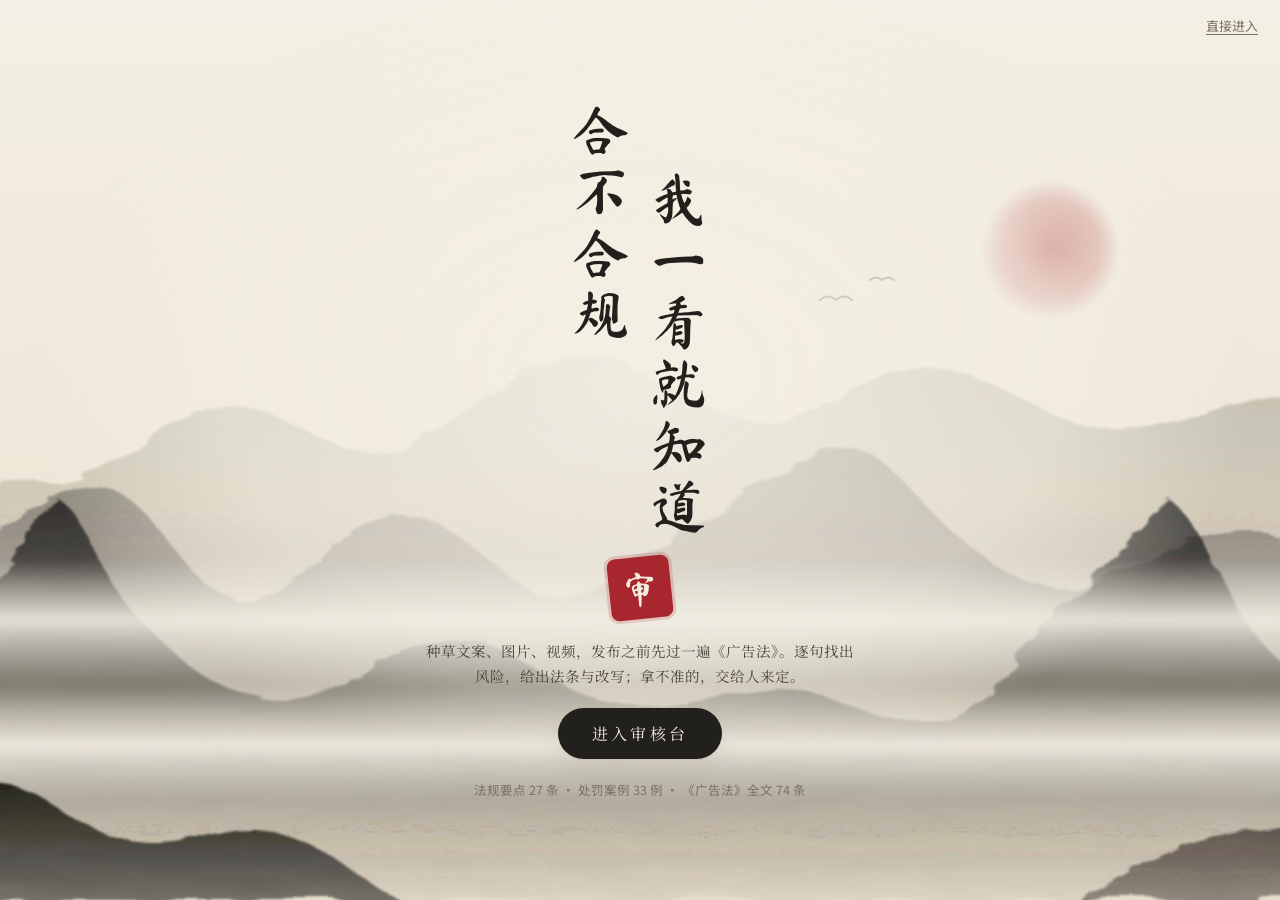
==== public/index.html @ a7addd3f "Ad compliance review site: text, image and video review with human review queue Ink-wash styled site" ====
<!doctype html>
<html lang="zh-CN">
<head>
<meta charset="utf-8">
<meta name="viewport" content="width=device-width,initial-scale=1,viewport-fit=cover">
<title>合不合规我一看就知道</title>
<meta name="description" content="种草素材广告法合规审核：文案、图片、视频一键审核，存疑内容转人工复核，附广告法法务问答。">
<meta name="theme-color" content="#F2ECDF">
<link rel="icon" href="data:image/svg+xml,%3Csvg xmlns='http://www.w3.org/2000/svg' viewBox='0 0 32 32'%3E%3Crect x='2' y='2' width='28' height='28' rx='6' fill='%23A8262D'/%3E%3Ctext x='16' y='23' font-size='18' text-anchor='middle' fill='%23F2ECDF' font-family='serif' font-weight='900'%3E%E5%AE%A1%3C/text%3E%3C/svg%3E">
<link rel="preconnect" href="https://fonts.googleapis.com">
<link rel="stylesheet" href="https://fonts.googleapis.com/css2?family=Ma+Shan+Zheng&family=Noto+Serif+SC:wght@500;700;900&family=Noto+Sans+SC:wght@400;500;700&family=JetBrains+Mono:wght@400;600&display=swap">
<link rel="stylesheet" href="app.css">
</head>
<body>

<section class="gate" id="gate" aria-label="进入">
  <svg class="scape" viewBox="0 0 1600 900" preserveAspectRatio="xMidYMax slice" aria-hidden="true">
  <defs>
    <linearGradient id="sky" x1="0" y1="0" x2="0" y2="1"><stop offset="0" stop-color="#F4EFE4"/><stop offset=".55" stop-color="#EEE7D8"/><stop offset="1" stop-color="#E6DDCB"/></linearGradient>
    <linearGradient id="far" x1="0" y1="0" x2="0" y2="1"><stop offset="0" stop-color="#22201C" stop-opacity=".22"/><stop offset=".55" stop-color="#22201C" stop-opacity=".08"/><stop offset="1" stop-color="#22201C" stop-opacity="0"/></linearGradient>
    <linearGradient id="mid" x1="0" y1="0" x2="0" y2="1"><stop offset="0" stop-color="#22201C" stop-opacity=".42"/><stop offset=".5" stop-color="#22201C" stop-opacity=".16"/><stop offset="1" stop-color="#22201C" stop-opacity="0"/></linearGradient>
    <linearGradient id="near" x1="0" y1="0" x2="0" y2="1"><stop offset="0" stop-color="#1A1815" stop-opacity=".78"/><stop offset=".45" stop-color="#22201C" stop-opacity=".38"/><stop offset="1" stop-color="#22201C" stop-opacity=".04"/></linearGradient>
    <linearGradient id="fore" x1="0" y1="0" x2="0" y2="1"><stop offset="0" stop-color="#151310" stop-opacity=".9"/><stop offset="1" stop-color="#22201C" stop-opacity=".55"/></linearGradient>
    <linearGradient id="mist" x1="0" y1="0" x2="0" y2="1"><stop offset="0" stop-color="#F4EFE4" stop-opacity="0"/><stop offset=".5" stop-color="#F4EFE4" stop-opacity=".9"/><stop offset="1" stop-color="#F4EFE4" stop-opacity="0"/></linearGradient>
    <radialGradient id="sun" cx=".5" cy=".5" r=".5"><stop offset="0" stop-color="#A8262D" stop-opacity=".55"/><stop offset=".7" stop-color="#A8262D" stop-opacity=".28"/><stop offset="1" stop-color="#A8262D" stop-opacity="0"/></radialGradient>
    <filter id="brush" x="-5%" y="-5%" width="110%" height="110%"><feTurbulence type="fractalNoise" baseFrequency=".012 .05" numOctaves="3" seed="7" result="n"/><feDisplacementMap in="SourceGraphic" in2="n" scale="16"/><feGaussianBlur stdDeviation=".8"/></filter>
    <filter id="bleed"><feGaussianBlur stdDeviation="3"/></filter>
  </defs>
  <rect width="1600" height="900" fill="url(#sky)"/>
  <circle cx="1210" cy="250" r="70" fill="url(#sun)"/>
  <g filter="url(#brush)">
    <path fill="url(#far)" d="M0 560 C80 520 140 470 210 480 C270 488 300 430 360 410 C420 390 460 440 520 450 C590 462 640 380 720 360 C790 342 830 400 900 420 C960 438 1010 380 1080 370 C1150 360 1190 420 1260 430 C1330 440 1380 390 1450 400 C1520 410 1570 450 1600 470 L1600 900 L0 900Z"/>
    <path fill="url(#mid)" d="M0 650 C60 610 120 560 180 520 C220 494 250 470 290 500 C330 530 350 590 400 600 C450 610 480 540 540 520 C600 500 640 560 690 590 C740 620 790 560 850 530 C890 510 930 470 980 450 C1030 432 1060 480 1100 520 C1150 568 1200 600 1260 580 C1320 560 1350 520 1410 530 C1470 540 1530 600 1600 620 L1600 900 L0 900Z"/>
    <path fill="url(#near)" d="M-20 760 C40 720 90 650 140 600 C170 570 190 520 220 500 C250 520 260 580 300 620 C340 660 380 700 440 700 C500 700 540 650 600 640 C660 630 700 680 760 700 C820 720 880 690 940 690 C1000 690 1040 730 1100 720 C1160 710 1180 640 1230 600 C1270 568 1300 520 1330 500 C1360 520 1380 590 1420 640 C1460 690 1520 710 1620 720 L1620 900 L-20 900Z"/>
  </g>
  <rect class="mist m1" x="-400" y="560" width="2400" height="120" fill="url(#mist)" filter="url(#bleed)"/>
  <rect class="mist m2" x="-400" y="690" width="2400" height="110" fill="url(#mist)" filter="url(#bleed)"/>
  <g filter="url(#brush)"><path fill="url(#fore)" d="M-20 900 L-20 820 C40 800 90 770 150 780 C210 790 230 830 290 840 C350 850 380 820 430 830 C480 840 520 880 560 900Z"/><path fill="url(#fore)" opacity=".75" d="M1240 900 C1300 860 1350 840 1420 830 C1480 822 1540 800 1620 790 L1620 900Z"/></g>
  <g class="birds" stroke="#22201C" stroke-width="2" fill="none" stroke-linecap="round" opacity=".55"><path d="M980 300 q8 -7 16 0 q8 -7 16 0"/><path d="M1030 280 q6 -5 12 0 q6 -5 12 0"/></g>
</svg>
  <button class="skip" id="skip">直接进入</button>
  <div class="center">
    <h1 class="title" aria-label="合不合规，我一看就知道"><span class="col">合不合规</span><span class="col">我一看就知道</span></h1>
    <span class="bigseal" aria-hidden="true">审</span>
    <p class="sub">种草文案、图片、视频，发布之前先过一遍《广告法》。逐句找出风险，给出法条与改写；拿不准的，交给人来定。</p>
    <button class="enter" id="enter">进入审核台</button>
    <p class="hint">法规要点 27 条 · 处罚案例 33 例 · 《广告法》全文 74 条</p>
  </div>
</section>
<div class="wash" id="wash" aria-hidden="true"></div>

<div class="app" id="app">
  <div class="backdrop" aria-hidden="true"><svg class="scape" viewBox="0 0 1600 900" preserveAspectRatio="xMidYMax slice" aria-hidden="true">
  <defs>
    <linearGradient id="bsky" x1="0" y1="0" x2="0" y2="1"><stop offset="0" stop-color="#F4EFE4"/><stop offset=".55" stop-color="#EEE7D8"/><stop offset="1" stop-color="#E6DDCB"/></linearGradient>
    <linearGradient id="bfar" x1="0" y1="0" x2="0" y2="1"><stop offset="0" stop-color="#22201C" stop-opacity=".22"/><stop offset=".55" stop-color="#22201C" stop-opacity=".08"/><stop offset="1" stop-color="#22201C" stop-opacity="0"/></linearGradient>
    <linearGradient id="bmid" x1="0" y1="0" x2="0" y2="1"><stop offset="0" stop-color="#22201C" stop-opacity=".42"/><stop offset=".5" stop-color="#22201C" stop-opacity=".16"/><stop offset="1" stop-color="#22201C" stop-opacity="0"/></linearGradient>
    <linearGradient id="bnear" x1="0" y1="0" x2="0" y2="1"><stop offset="0" stop-color="#1A1815" stop-opacity=".78"/><stop offset=".45" stop-color="#22201C" stop-opacity=".38"/><stop offset="1" stop-color="#22201C" stop-opacity=".04"/></linearGradient>
    <linearGradient id="bfore" x1="0" y1="0" x2="0" y2="1"><stop offset="0" stop-color="#151310" stop-opacity=".9"/><stop offset="1" stop-color="#22201C" stop-opacity=".55"/></linearGradient>
    <linearGradient id="bmist" x1="0" y1="0" x2="0" y2="1"><stop offset="0" stop-color="#F4EFE4" stop-opacity="0"/><stop offset=".5" stop-color="#F4EFE4" stop-opacity=".9"/><stop offset="1" stop-color="#F4EFE4" stop-opacity="0"/></linearGradient>
    <radialGradient id="bsun" cx=".5" cy=".5" r=".5"><stop offset="0" stop-color="#A8262D" stop-opacity=".55"/><stop offset=".7" stop-color="#A8262D" stop-opacity=".28"/><stop offset="1" stop-color="#A8262D" stop-opacity="0"/></radialGradient>
    <filter id="bbrush" x="-5%" y="-5%" width="110%" height="110%"><feTurbulence type="fractalNoise" baseFrequency=".012 .05" numOctaves="3" seed="7" result="n"/><feDisplacementMap in="SourceGraphic" in2="n" scale="16"/><feGaussianBlur stdDeviation=".8"/></filter>
    <filter id="bbleed"><feGaussianBlur stdDeviation="3"/></filter>
  </defs>
  <rect width="1600" height="900" fill="url(#bsky)"/>
  <circle cx="1210" cy="250" r="70" fill="url(#bsun)"/>
  <g filter="url(#bbrush)">
    <path fill="url(#bfar)" d="M0 560 C80 520 140 470 210 480 C270 488 300 430 360 410 C420 390 460 440 520 450 C590 462 640 380 720 360 C790 342 830 400 900 420 C960 438 1010 380 1080 370 C1150 360 1190 420 1260 430 C1330 440 1380 390 1450 400 C1520 410 1570 450 1600 470 L1600 900 L0 900Z"/>
    <path fill="url(#bmid)" d="M0 650 C60 610 120 560 180 520 C220 494 250 470 290 500 C330 530 350 590 400 600 C450 610 480 540 540 520 C600 500 640 560 690 590 C740 620 790 560 850 530 C890 510 930 470 980 450 C1030 432 1060 480 1100 520 C1150 568 1200 600 1260 580 C1320 560 1350 520 1410 530 C1470 540 1530 600 1600 620 L1600 900 L0 900Z"/>
    <path fill="url(#bnear)" d="M-20 760 C40 720 90 650 140 600 C170 570 190 520 220 500 C250 520 260 580 300 620 C340 660 380 700 440 700 C500 700 540 650 600 640 C660 630 700 680 760 700 C820 720 880 690 940 690 C1000 690 1040 730 1100 720 C1160 710 1180 640 1230 600 C1270 568 1300 520 1330 500 C1360 520 1380 590 1420 640 C1460 690 1520 710 1620 720 L1620 900 L-20 900Z"/>
  </g>
  <rect class="mist m1" x="-400" y="560" width="2400" height="120" fill="url(#bmist)" filter="url(#bbleed)"/>
  <rect class="mist m2" x="-400" y="690" width="2400" height="110" fill="url(#bmist)" filter="url(#bbleed)"/>
  <g filter="url(#bbrush)"><path fill="url(#bfore)" d="M-20 900 L-20 820 C40 800 90 770 150 780 C210 790 230 830 290 840 C350 850 380 820 430 830 C480 840 520 880 560 900Z"/><path fill="url(#bfore)" opacity=".75" d="M1240 900 C1300 860 1350 840 1420 830 C1480 822 1540 800 1620 790 L1620 900Z"/></g>
  <g class="birds" stroke="#22201C" stroke-width="2" fill="none" stroke-linecap="round" opacity=".55"><path d="M980 300 q8 -7 16 0 q8 -7 16 0"/><path d="M1030 280 q6 -5 12 0 q6 -5 12 0"/></g>
</svg></div>
  <header class="top"><div class="wrap">
    <a class="logo" href="./"><span class="seal" aria-hidden="true">审</span><b>合不合规我一看就知道</b></a>
    <nav class="tabs" role="tablist" aria-label="工作区" id="tabs">
      <button class="tab" role="tab" data-view="review" aria-selected="true">提交审核</button>
      <button class="tab" role="tab" data-view="queue" aria-selected="false">人工复核<span class="n" id="n-queue"></span></button>
      <button class="tab" role="tab" data-view="records" aria-selected="false">审核记录</button>
      <button class="tab" role="tab" data-view="qa" aria-selected="false">法务问答</button>
      <span class="stroke" id="stroke" aria-hidden="true"></span>
    </nav>
    <div class="links"><a href="about.html">项目说明</a><a class="hide-sm" href="https://github.com/shishujie-stone/ad-compliance-review" target="_blank" rel="noopener">GitHub</a></div>
  </div></header>

  <main class="wrap">
    <p class="notice warn" id="global-note" hidden></p>

    <section class="view show" id="v-review" aria-label="提交审核">
      <div class="split">
        <div class="card pad">
          <div class="head"><h2>呈上一条种草素材</h2><span class="quota" id="quota"></span></div>
          <form id="f-review">
            <span class="lab" id="lbl-mode">素材类型</span>
            <div class="seg" role="group" aria-labelledby="lbl-mode" id="f-mode"><button type="button" data-v="text" aria-pressed="true">文案</button><button type="button" data-v="image" aria-pressed="false">图片</button><button type="button" data-v="video" aria-pressed="false">视频</button></div>
            <span class="lab" id="lbl-ind">行业</span>
            <div class="seg" role="group" aria-labelledby="lbl-ind" id="f-ind"><button type="button" data-v="美妆" aria-pressed="true">美妆</button><button type="button" data-v="食品" aria-pressed="false">食品</button><button type="button" data-v="汽车" aria-pressed="false">汽车</button></div>
            <div class="field" id="fld-img" hidden><label class="lab" for="f-img">图片</label>
              <label class="drop" id="drop-img" for="f-img"><img id="f-prev" alt="已选择的图片" hidden><span id="f-imgtxt" class="muted">点击选择或拖入一张图片（JPG / PNG / WebP），AI 会读取图中文字和画面里的宣称元素</span></label>
              <input type="file" id="f-img" accept="image/jpeg,image/png,image/webp" hidden></div>
            <div class="field" id="fld-video" hidden><label class="lab" for="f-video">视频</label>
              <label class="drop" id="drop-video" for="f-video"><span id="f-vidtxt" class="muted">点击选择或拖入一段视频（MP4 / MOV / WebM）。页面会在你的浏览器里截取 6 个关键画面，视频本身不会上传</span></label>
              <input type="file" id="f-video" accept="video/mp4,video/quicktime,video/webm" hidden>
              <div class="frames" id="f-frames"></div>
              <label class="lab" for="f-transcript" style="margin-top:6px">口播 / 字幕文字（建议填写）</label>
              <textarea id="f-transcript" rows="3" maxlength="3000" placeholder="视频里说了什么、字幕写了什么。AI 只能看到截取的画面，听不到声音"></textarea></div>
            <div class="field"><label class="lab" for="f-text" id="lbl-text">种草文案</label>
              <textarea id="f-text" rows="6" maxlength="2000" placeholder="粘贴要发布的标题和正文，例如：这款精华真的绝了！全网最好用，7天祛痘印……"></textarea>
              <div class="counter"><span id="f-count">0</span> / 2000 字</div></div>
            <div class="acts"><button type="submit" class="btn primary" id="f-submit">开始审核</button><button type="button" class="btn" id="f-sample">填入示例</button><button type="button" class="btn ghost" id="f-clear">清空</button></div>
            <p class="notice" id="ai-note" style="margin-top:14px">由通义千问依《广告法》审读：法规要点 27 条、合规判定补充规则 8 段、处罚案例 33 例。结果为风险提示，不构成法律意见。</p>
          </form>
        </div>
        <div>
          <div class="card pad" id="r-panel"><div class="empty"><span class="mark">审</span>呈上素材后，审核结论会落在这里：是否违规、违规片段、法条依据、修改建议和相似处罚案例。<br>AI 拿不准的，会自动转给人工复核。<br><br><button class="btn" data-go="queue">先看看示例素材的审核结果</button></div></div>
          <div class="head" style="margin-top:22px"><h3>我最近呈上的</h3><button class="btn ghost" data-go="records">全部记录</button></div>
          <div class="recent" id="recent"></div>
        </div>
      </div>
    </section>

    <section class="view" id="v-queue" aria-label="人工复核">
      <div class="head"><h2>人工复核</h2><p>AI 拿不准或容易出错的素材会自动来到这里，由你做最终决定：<b>通过</b>即可以发布，<b>不通过</b>即需要修改。</p></div>
      <div class="filters">
        <select id="q-ind" aria-label="行业"><option value="">全部行业</option><option>美妆</option><option>食品</option><option>汽车</option></select>
        <select id="q-src" aria-label="来源"><option value="">全部来源</option><option value="mine">我呈上的</option><option value="sample">示例素材</option></select>
        <input type="search" id="q-q" placeholder="搜索文案或违规片段" aria-label="搜索待复核素材">
      </div>
      <div class="md">
        <div class="qlist" id="q-list" role="list"></div>
        <div class="card pad" id="q-detail"><div class="empty"><span class="mark">核</span>从左侧选择一条待复核的素材。</div></div>
      </div>
    </section>

    <section class="view" id="v-records" aria-label="审核记录">
      <div class="head"><h2>审核记录</h2><div class="acts"><button class="btn" id="rec-export">导出 CSV</button><button class="btn ghost" id="rec-reset">清除我的记录</button></div></div>
      <div class="stats">
        <div class="card stat"><b id="s-all">–</b><span>审核素材</span></div>
        <div class="card stat dai"><b id="s-wait">–</b><span>待人工复核</span></div>
        <div class="card stat"><b id="s-done">–</b><span>已人工复核</span></div>
        <div class="card stat bad"><b id="s-over">–</b><span>人工推翻 AI 结论</span></div>
      </div>
      <div class="filters">
        <select id="r-st" aria-label="状态"><option value="">全部状态</option><option value="wait">待人工复核</option><option value="done">已人工复核</option><option value="auto">AI 自动处理</option></select>
        <select id="r-ai" aria-label="AI 结论"><option value="">全部 AI 结论</option><option value="1">AI 判违规</option><option value="0">AI 判合规</option></select>
        <select id="r-src" aria-label="来源"><option value="">全部来源</option><option value="mine">我呈上的</option><option value="sample">示例素材</option></select>
        <input type="search" id="r-q" placeholder="搜索文案、违规片段、复核意见" aria-label="搜索审核记录">
        <span class="muted" id="r-count" style="font-size:13px"></span>
      </div>
      <div class="tbl"><table><thead><tr><th>时间 / 来源</th><th>行业</th><th>素材</th><th>AI 结论</th><th>状态</th><th>人工结论</th></tr></thead><tbody id="r-body"></tbody></table></div>
    </section>

    <section class="view" id="v-qa" aria-label="法务问答">
      <div class="card chat">
        <div class="msgs" id="qa-msgs" aria-live="polite">
          <div class="msg ai"><p>你好，我是广宣法务助手。可以问我某个词能不能用、违法要罚多少、有没有类似的处罚案例。回答依据《广告法》全文、法规要点、合规判定补充规则和处罚案例库；引用的案例都可以点开看官方来源。</p></div>
        </div>
        <div class="composer">
          <div class="suggest" id="qa-suggest"><button type="button">普通化妆品可以宣传美白吗？</button><button type="button">违反广告法第9条用了极限词，最高罚多少？</button><button type="button">种草笔记带购物链接需要标"广告"吗？</button><button type="button">有没有普通食品宣称抗癌被罚的案例？</button></div>
          <form class="row" id="qa-form"><textarea id="qa-in" rows="1" placeholder="输入问题，回车发送，Shift + 回车换行" aria-label="输入法务问题"></textarea><button class="btn primary" type="submit" id="qa-send">发送</button></form>
          <p class="muted" style="font-size:12px">以上为 AI 风险提示，不构成法律意见。</p>
        </div>
      </div>
    </section>
  </main>
  <footer class="wrap">审核与问答结果为 AI 风险提示，不构成法律意见；最终是否可以发布以人工复核为准。你呈上的素材和审核记录只保存在你自己的浏览器里。</footer>
</div>

<div class="scrim" id="scrim"></div>
<aside class="drawer" id="drawer" aria-label="依据详情" aria-hidden="true"><div class="dh"><h3 id="d-title"></h3><button class="x" id="d-close" aria-label="关闭">×</button></div><div class="db" id="d-body"></div></aside>
<script src="app.js"></script>
</body>
</html>
---- public/app.css ----
/* 合不合规我一看就知道 —— 纸墨配色 + 卡片式布局
   宣纸底、墨色文字；朱砂只用于"违规"和印章，黛青表示"转人工"，青绿表示"合规"与修改建议。
   标题用毛笔字，小标题用宋体，正文用黑体。 */
:root{
  --paper:#F2ECDF; --card:#FAF6EC; --card2:#F5EFE2; --well:#FDFBF6; --ink:#22201C; --ink2:#4A443B; --mute:#7A7064; --line:#DCD0BA;
  --cinnabar:#A8262D; --cinnabar-soft:#F3DEDA; --dai:#3E5C6B; --dai-soft:#E2E8E6; --jade:#4F7A5A; --jade-soft:#E3ECE2; --amber:#9A6A12; --amber-soft:#F4EAD4;
  --brush:"Ma Shan Zheng","STKaiti","KaiTi",serif; --serif:"Noto Serif SC","Songti SC","STSong",serif;
  --sans:"Noto Sans SC","PingFang SC","Microsoft YaHei",system-ui,sans-serif; --mono:"JetBrains Mono","SF Mono",Menlo,monospace;
  --r:14px; --shadow:0 1px 2px rgba(60,45,20,.06),0 8px 24px rgba(60,45,20,.07);
}
*{box-sizing:border-box}
[hidden]{display:none!important}
html{-webkit-text-size-adjust:100%}
body{margin:0;background:var(--paper);color:var(--ink);font:14.5px/1.7 var(--sans);overflow-x:hidden;min-height:100vh}
body::after{content:"";position:fixed;inset:0;pointer-events:none;z-index:0;opacity:.5;
  background-image:url("data:image/svg+xml,%3Csvg xmlns='http://www.w3.org/2000/svg' width='220' height='220'%3E%3Cfilter id='n'%3E%3CfeTurbulence type='fractalNoise' baseFrequency='.85' numOctaves='2' stitchTiles='stitch'/%3E%3CfeColorMatrix values='0 0 0 0 .45  0 0 0 0 .38  0 0 0 0 .28  0 0 0 .09 0'/%3E%3C/filter%3E%3Crect width='100%25' height='100%25' filter='url(%23n)'/%3E%3C/svg%3E")}
button,select,input,textarea{font:inherit;color:inherit}
button{cursor:pointer}
:focus-visible{outline:2px solid var(--dai);outline-offset:2px;border-radius:6px}
.mono{font-family:var(--mono);font-variant-numeric:tabular-nums}
.muted{color:var(--mute)}
h1,h2,h3{margin:0;line-height:1.3;text-wrap:balance}
h2{font-family:var(--serif);font-weight:700;font-size:19px}
h3{font-family:var(--serif);font-weight:700;font-size:15px}
p{margin:0}
.wrap{max-width:1200px;margin:0 auto;padding-left:max(16px,env(safe-area-inset-left,0px));padding-right:max(16px,env(safe-area-inset-right,0px))}

/* ---------- 山水 ---------- */
.scape{position:absolute;inset:0;width:100%;height:100%;display:block}
.scape .mist{animation:mist 26s ease-in-out infinite alternate}
.scape .m2{animation-duration:34s;animation-direction:alternate-reverse}
.scape .birds{animation:birds 18s linear infinite}
@keyframes mist{to{transform:translateX(220px)}}
@keyframes birds{to{transform:translate(-260px,-40px)}}
.backdrop{position:fixed;inset:0;z-index:0;pointer-events:none;opacity:.5;-webkit-mask-image:linear-gradient(to bottom,transparent 25%,#000 85%);mask-image:linear-gradient(to bottom,transparent 25%,#000 85%)}
.backdrop .birds{display:none}

/* ---------- 进入界面 ---------- */
.gate{position:fixed;inset:0;z-index:30;display:grid;place-items:center;background:var(--paper);overflow:hidden}
.gate::before{content:"";position:absolute;inset:0;z-index:1;pointer-events:none;background:radial-gradient(ellipse 60% 55% at 50% 42%,rgba(244,239,228,.92),rgba(244,239,228,.55) 55%,rgba(244,239,228,0) 80%)}
.gate .center{position:relative;z-index:2;display:grid;justify-items:center;gap:clamp(10px,2.2vh,20px);text-align:center;padding:24px}
.title{display:flex;gap:18px;align-items:flex-start;margin:0;font-weight:400}
.title .col{writing-mode:vertical-rl;font-family:var(--brush);font-size:clamp(34px,min(7vw,6.4vh),66px);line-height:1.05;letter-spacing:.06em;opacity:0;transform:translateY(-12px);animation:fall .9s ease-out forwards}
.title .col:nth-child(2){animation-delay:.35s;margin-top:1.2em}
@keyframes fall{to{opacity:1;transform:none}}
.bigseal{width:62px;height:62px;border-radius:8px;background:var(--cinnabar);color:var(--paper);font-family:var(--brush);font-size:38px;display:grid;place-items:center;transform:rotate(-6deg) scale(1.6);opacity:0;animation:stamp .5s cubic-bezier(.2,1.6,.4,1) 1.1s forwards;box-shadow:0 0 0 3px rgba(168,38,45,.18)}
@keyframes stamp{to{opacity:1;transform:rotate(-6deg) scale(1)}}
.gate .sub{color:var(--ink2);font-family:var(--serif);max-width:30em;opacity:0;animation:fall .8s ease-out 1.4s forwards}
.enter{opacity:0;animation:fall .8s ease-out 1.7s forwards;border:0;background:var(--ink);color:var(--paper);padding:12px 34px;border-radius:999px;font-size:16px;font-family:var(--serif);letter-spacing:.2em;box-shadow:var(--shadow)}
.enter:hover{background:#000}
.gate .hint{font-size:12.5px;color:var(--mute);opacity:0;animation:fall .8s ease-out 2s forwards}
.gate .skip{position:absolute;z-index:2;right:max(16px,env(safe-area-inset-right,0px));top:calc(14px + env(safe-area-inset-top,0px));border:0;background:none;color:var(--mute);font-size:13px;text-decoration:underline;text-underline-offset:3px}
.wash{position:fixed;inset:0;z-index:40;pointer-events:none;background:var(--ink);clip-path:circle(0 at var(--x,50%) var(--y,60%))}
.wash.go{animation:wash 1.1s cubic-bezier(.7,0,.3,1) forwards}
@keyframes wash{0%{clip-path:circle(0 at var(--x) var(--y))}48%{clip-path:circle(150% at var(--x) var(--y));opacity:1}100%{clip-path:circle(150% at var(--x) var(--y));opacity:0}}

/* ---------- 外框 ---------- */
.app{position:relative;z-index:1;min-height:100vh;opacity:0}
.app.on{opacity:1;transition:opacity .4s ease .3s}
.top{position:sticky;top:0;z-index:5;background:rgba(250,246,236,.88);-webkit-backdrop-filter:blur(8px);backdrop-filter:blur(8px);border-bottom:1px solid var(--line);padding-top:env(safe-area-inset-top,0px)}
.top .wrap{display:flex;align-items:center;gap:22px;min-height:58px}
.logo{display:flex;align-items:center;gap:10px;flex:none;text-decoration:none;color:inherit}
.seal{width:30px;height:30px;border-radius:6px;background:var(--cinnabar);color:var(--paper);font-family:var(--brush);font-size:19px;display:grid;place-items:center;transform:rotate(-5deg)}
.logo b{font-family:var(--brush);font-size:21px;font-weight:400;white-space:nowrap}
.tabs{display:flex;gap:4px;position:relative;overflow-x:auto;scrollbar-width:none;min-width:0}
.tabs::-webkit-scrollbar{display:none}
.tab{border:0;background:none;padding:17px 12px 15px;color:var(--mute);font-family:var(--serif);font-weight:500;white-space:nowrap}
.tab[aria-selected="true"]{color:var(--ink)}
.tab .n{display:inline-block;min-width:18px;margin-left:4px;padding:0 5px;border-radius:9px;background:var(--dai);color:var(--paper);font:500 11.5px/18px var(--sans);text-align:center}
.tab .n:empty{display:none}
.stroke{position:absolute;bottom:8px;height:6px;left:0;width:60px;transition:transform .45s cubic-bezier(.4,1.4,.5,1),width .45s;pointer-events:none;
  background:url("data:image/svg+xml,%3Csvg xmlns='http://www.w3.org/2000/svg' viewBox='0 0 100 8' preserveAspectRatio='none'%3E%3Cpath d='M2 5 Q30 1 60 4 T98 3' stroke='%23A8262D' stroke-width='3.2' fill='none' stroke-linecap='round'/%3E%3C/svg%3E") center/100% 100% no-repeat}
.top .links{margin-left:auto;display:flex;gap:16px;flex:none;align-items:center}
.top .links a{color:var(--mute);text-decoration:none;font-size:13.5px}
.top .links a:hover{color:var(--ink)}
@media (max-width:760px){.logo b,.top .links .hide-sm{display:none}.top .wrap{gap:10px}}
main{position:relative;padding-block:26px 60px}
.view{display:none}
.view.show{display:block;animation:rise .5s cubic-bezier(.2,.8,.2,1)}
@keyframes rise{from{opacity:0;transform:translateY(14px);filter:blur(2px)}to{opacity:1;transform:none;filter:none}}
footer{position:relative;color:var(--mute);font-size:12.5px;padding-block:0 32px}

/* ---------- 通用组件 ---------- */
.card{background:var(--card);border:1px solid var(--line);border-radius:var(--r);box-shadow:var(--shadow);min-width:0}
.pad{padding:20px 22px}
.head{display:flex;align-items:baseline;justify-content:space-between;gap:12px;flex-wrap:wrap;margin-bottom:14px}
.head p{color:var(--mute);font-size:13.5px;max-width:64ch}
.lab{font-size:13px;color:var(--mute);margin:0 0 6px;display:block}
.seg{display:flex;gap:6px;flex-wrap:wrap;margin-bottom:16px}
.seg button{border:1px solid var(--line);background:var(--card);border-radius:999px;padding:5px 15px}
.seg button[aria-pressed="true"]{background:var(--ink);color:var(--paper);border-color:var(--ink)}
textarea,select,input[type=search]{border:1px solid var(--line);background:var(--well);border-radius:10px;padding:8px 12px}
textarea{width:100%;resize:vertical;border-radius:12px;padding:12px 14px}
.btn{border:1px solid var(--line);background:var(--card);border-radius:10px;padding:8px 18px;font-weight:500}
.btn:disabled{opacity:.5;cursor:not-allowed}
.btn.primary{background:var(--ink);border-color:var(--ink);color:var(--paper)}
.btn.primary:hover:not(:disabled){background:#000}
.btn.ghost{border-color:transparent;background:transparent;color:var(--mute)}
.btn.route{border-color:var(--dai);color:var(--dai)}
.btn.pass{border-color:var(--jade);color:var(--jade)} .btn.fail{border-color:var(--cinnabar);color:var(--cinnabar)}
.btn.pass[aria-pressed="true"]{background:var(--jade);color:var(--paper)} .btn.fail[aria-pressed="true"]{background:var(--cinnabar);color:var(--paper)}
.acts{display:flex;gap:8px;flex-wrap:wrap;align-items:center}
.chip{display:inline-block;font-size:12px;padding:1px 10px;border-radius:999px;background:var(--card2);border:1px solid var(--line);color:var(--ink2);white-space:nowrap}
.chip.bad{background:var(--cinnabar-soft);border-color:transparent;color:var(--cinnabar)}
.chip.dai{background:var(--dai-soft);border-color:transparent;color:var(--dai);white-space:normal}
.chip.warn{background:var(--amber-soft);border-color:transparent;color:var(--amber)}
.notice{font-size:12.5px;color:var(--mute)}
.notice.warn{color:var(--amber);background:var(--amber-soft);border-radius:10px;padding:10px 14px}
.empty{color:var(--mute);text-align:center;padding:46px 16px;font-family:var(--serif)}
.empty .mark{font-family:var(--brush);font-size:46px;color:var(--line);display:block;line-height:1;margin-bottom:10px}
.mini{font-family:var(--brush);font-size:15px;color:var(--paper);background:var(--cinnabar);border-radius:4px;padding:0 6px;white-space:nowrap}
.mini.ok{background:var(--jade)}

/* ---------- 提交审核 ---------- */
.split{display:grid;grid-template-columns:minmax(0,5fr) minmax(0,7fr);gap:20px;align-items:start}
@media (max-width:900px){.split{grid-template-columns:1fr}}
.field{display:grid;gap:6px;margin-bottom:14px}
.drop{border:1.5px dashed var(--line);border-radius:12px;padding:14px;display:flex;gap:12px;align-items:center;cursor:pointer;background:var(--well)}
.drop.over{border-color:var(--dai);background:var(--dai-soft)}
.drop img{width:72px;height:72px;object-fit:cover;border-radius:8px;border:1px solid var(--line);flex:none}
.frames{display:flex;gap:6px;flex-wrap:wrap}
.frames img{width:66px;height:66px;object-fit:cover;border-radius:6px;border:1px solid var(--line)}
.counter{font-size:12px;color:var(--mute);text-align:right}
.quota{font-size:12.5px;color:var(--mute)}
.recent{display:grid;gap:8px}
.row-item{display:grid;grid-template-columns:auto minmax(0,1fr) auto;gap:10px;align-items:center;padding:10px 14px;border:1px solid var(--line);border-radius:12px;background:var(--card);text-align:left;width:100%}
.row-item:hover{border-color:var(--mute)}
.row-item .t{overflow:hidden;text-overflow:ellipsis;white-space:nowrap;font-family:var(--serif)}

/* 等待：毛笔画圆 + 研读步骤 */
.wait{display:grid;justify-items:center;gap:16px;padding:40px 10px;text-align:center}
.enso{width:96px;height:96px}
.enso path{fill:none;stroke:var(--ink);stroke-width:7;stroke-linecap:round;stroke-dasharray:300;stroke-dashoffset:300;animation:enso 1.8s cubic-bezier(.6,0,.4,1) infinite}
@keyframes enso{0%{stroke-dashoffset:300;opacity:1}60%{stroke-dashoffset:22;opacity:1}100%{stroke-dashoffset:22;opacity:0}}
.wait .step{font-family:var(--serif);font-size:15px;min-height:1.7em}
.wait .step span{display:inline-block;animation:rise .4s ease}
.dots{display:flex;gap:6px}
.dots i{width:6px;height:6px;border-radius:50%;background:var(--mute);opacity:.3;animation:dot 1.2s infinite}
.dots i:nth-child(2){animation-delay:.2s}.dots i:nth-child(3){animation-delay:.4s}
@keyframes dot{50%{opacity:1;transform:translateY(-3px)}}

/* 结果 */
.res{display:grid;gap:14px}
.verdict{display:flex;align-items:center;gap:10px;flex-wrap:wrap}
.vstamp{font-family:var(--brush);font-size:32px;line-height:1.2;color:var(--paper);background:var(--cinnabar);border-radius:6px;padding:0 12px;transform:rotate(-5deg);box-shadow:0 0 0 3px rgba(168,38,45,.16);margin-right:4px}
.vstamp.ok{background:var(--jade);box-shadow:0 0 0 3px rgba(79,122,90,.16)}
.anim .vstamp{animation:press .55s cubic-bezier(.2,1.7,.4,1) both}
@keyframes press{0%{opacity:0;transform:rotate(-14deg) scale(2.2)}60%{opacity:1}100%{transform:rotate(-5deg) scale(1)}}
.route-box{border-radius:12px;padding:10px 14px;font-size:13.5px;display:grid;gap:6px}
.route-box.hand{background:var(--dai-soft);color:var(--dai)}
.route-box.auto{background:var(--card2);color:var(--mute)}
.copy{background:var(--well);border:1px solid var(--line);border-radius:12px;padding:14px 16px;font-family:var(--serif);font-size:16px;line-height:2.1;overflow-wrap:anywhere;white-space:pre-wrap}
.copy > img{display:block;width:200px;max-width:100%;border-radius:8px;border:1px solid var(--line);margin-bottom:10px}
.copy .frames{margin-bottom:10px}
.copy em{font-style:normal;color:var(--cinnabar);-webkit-text-emphasis:"·" var(--cinnabar);text-emphasis:"·" var(--cinnabar);-webkit-text-emphasis-position:under;text-emphasis-position:under right}
.anim .copy em{animation:inkin .8s ease both}
@keyframes inkin{from{color:var(--ink);-webkit-text-emphasis-color:transparent;text-emphasis-color:transparent}}
.copy .sub{display:block;font-family:var(--sans);font-size:13px;color:var(--mute);line-height:1.7;margin-top:8px;white-space:normal}
.vio{border:1px solid var(--line);border-left:3px solid var(--cinnabar);border-radius:12px;padding:12px 16px;display:grid;gap:5px;background:var(--card)}
.anim .vio{animation:rise .5s ease both}
.vio .q{font-family:var(--serif);font-weight:700;overflow-wrap:anywhere}
.vio dl{display:grid;grid-template-columns:3em minmax(0,1fr);gap:2px 10px;margin:0;font-size:13.5px}
.vio dt{color:var(--mute)} .vio dd{margin:0;overflow-wrap:anywhere} .vio dd.fix{color:var(--jade)}
.cases{display:grid;gap:8px}
.case{font-size:13.5px;border-left:2px solid var(--line);padding-left:10px;color:var(--ink2);overflow-wrap:anywhere}
.law{border:0;background:none;padding:0;color:var(--dai);font:inherit;text-align:left;text-decoration:underline;text-decoration-color:rgba(62,92,107,.35);text-underline-offset:3px}
.law:hover{text-decoration-color:var(--dai)}
.decide{display:grid;gap:10px;border-top:1px dashed var(--line);padding-top:14px}
.decided{font-size:13.5px;color:var(--mute)}
.decided b.agree{color:var(--jade)} .decided b.over{color:var(--cinnabar)}

/* ---------- 人工复核 ---------- */
.filters{display:flex;gap:8px;flex-wrap:wrap;align-items:center;margin-bottom:14px}
.filters input[type=search]{flex:1 1 200px;min-width:0}
.md{display:grid;grid-template-columns:minmax(260px,4fr) minmax(0,7fr);gap:20px;align-items:start}
@media (max-width:900px){.md{grid-template-columns:1fr}}
.qlist{display:grid;gap:10px;max-height:calc(100vh - 200px);overflow:auto;padding:2px}
@media (max-width:900px){.qlist{max-height:none}}
.qitem{text-align:left;border:1px solid var(--line);border-left:3px solid var(--dai);background:var(--card);border-radius:12px;padding:12px 14px;display:grid;gap:6px;width:100%}
.qitem[aria-current="true"]{border-color:var(--dai);box-shadow:0 0 0 1px var(--dai)}
.qitem .t{font-family:var(--serif);display:-webkit-box;-webkit-line-clamp:2;-webkit-box-orient:vertical;overflow:hidden;overflow-wrap:anywhere}
.qitem .m{display:flex;gap:6px;flex-wrap:wrap;align-items:center}

/* ---------- 审核记录 ---------- */
.stats{display:grid;grid-template-columns:repeat(4,minmax(0,1fr));gap:12px;margin-bottom:16px}
@media (max-width:720px){.stats{grid-template-columns:repeat(2,minmax(0,1fr))}}
.stat{padding:14px 18px}
.stat b{display:block;font-family:var(--serif);font-size:28px;font-weight:700;line-height:1.3}
.stat span{font-size:12.5px;color:var(--mute)}
.stat.dai b{color:var(--dai)} .stat.bad b{color:var(--cinnabar)}
.tbl{overflow-x:auto;border:1px solid var(--line);border-radius:var(--r);background:var(--card);box-shadow:var(--shadow)}
table{border-collapse:collapse;width:100%;font-size:13.5px}
th,td{text-align:left;padding:10px 14px;border-bottom:1px solid var(--line);vertical-align:top}
th{font-weight:500;color:var(--mute);background:var(--card2);white-space:nowrap;font-family:var(--serif)}
tr:last-child td{border-bottom:0}
td.txt{min-width:260px;max-width:440px;overflow-wrap:anywhere;font-family:var(--serif)}
tbody tr{cursor:pointer}
tbody tr:hover td{background:var(--well)}

/* ---------- 法务问答 ---------- */
.chat{display:grid;grid-template-rows:minmax(0,1fr) auto;height:calc(100vh - 170px);min-height:460px}
@media (max-width:720px){.chat{height:auto;min-height:0}}
.msgs{overflow:auto;padding:20px 22px;display:grid;gap:14px;align-content:start}
.msg{max-width:78ch;display:grid;gap:6px}
.msg.me{justify-self:end;background:var(--ink);color:var(--paper);border-radius:14px 14px 4px 14px;padding:10px 14px}
.msg.ai{background:var(--well);border:1px solid var(--line);border-radius:14px 14px 14px 4px;padding:12px 16px;overflow-wrap:anywhere}
.msg.ai p+p,.msg.ai ul{margin-top:6px}
.msg.ai ul{padding-left:20px;margin-bottom:0}
.msg .cite{font-size:12.5px;border-left:2px solid var(--cinnabar);padding-left:8px;color:var(--mute)}
.msg .wait{padding:6px 0;justify-items:start;grid-auto-flow:column;align-items:center;gap:10px}
.msg .enso{width:34px;height:34px}
.composer{border-top:1px solid var(--line);padding:12px 18px;display:grid;gap:8px}
.composer .row{display:flex;gap:8px;align-items:flex-end}
.composer textarea{min-height:44px;max-height:160px}
.suggest{display:flex;gap:6px;flex-wrap:wrap}
.suggest button{border:1px solid var(--line);background:var(--card);border-radius:999px;padding:4px 12px;font-size:13px;color:var(--ink2)}

/* ---------- 依据侧栏 ---------- */
.scrim{position:fixed;inset:0;z-index:20;background:rgba(34,32,28,.28);opacity:0;pointer-events:none;transition:opacity .3s}
.scrim.on{opacity:1;pointer-events:auto}
.drawer{position:fixed;top:0;right:0;bottom:0;z-index:21;width:min(460px,92vw);background:var(--card);border-left:1px solid var(--line);box-shadow:-12px 0 40px rgba(34,32,28,.14);transform:translateX(104%);transition:transform .42s cubic-bezier(.2,.8,.2,1);display:grid;grid-template-rows:auto minmax(0,1fr);padding-top:env(safe-area-inset-top,0px);padding-bottom:env(safe-area-inset-bottom,0px)}
.drawer.on{transform:none}
.drawer .dh{display:flex;align-items:flex-start;gap:12px;padding:18px 20px;border-bottom:1px solid var(--line)}
.drawer .dh h3{font-size:17px;flex:1}
.drawer .x{border:0;background:none;font-size:22px;line-height:1;color:var(--mute);padding:2px 6px}
.drawer .db{overflow:auto;padding:18px 20px;display:grid;gap:18px;align-content:start}
.drawer .orig{font-family:var(--serif);font-size:15px;line-height:2;background:var(--well);border:1px solid var(--line);border-radius:12px;padding:14px 16px;white-space:pre-wrap}
.drawer .sec{font-size:12.5px;color:var(--mute);margin-bottom:6px}
.drawer .words{display:flex;gap:6px;flex-wrap:wrap}
.drawer .dcases{display:grid;gap:10px}
.drawer .dcases div{font-size:13.5px;border-left:2px solid var(--cinnabar);padding-left:10px}
.drawer .src{font-size:12.5px;color:var(--mute)}
.drawer a{color:var(--dai)}

@media (prefers-reduced-motion:reduce){*,*::before,*::after{animation-duration:.01ms!important;animation-delay:0s!important;transition-duration:.01ms!important}}
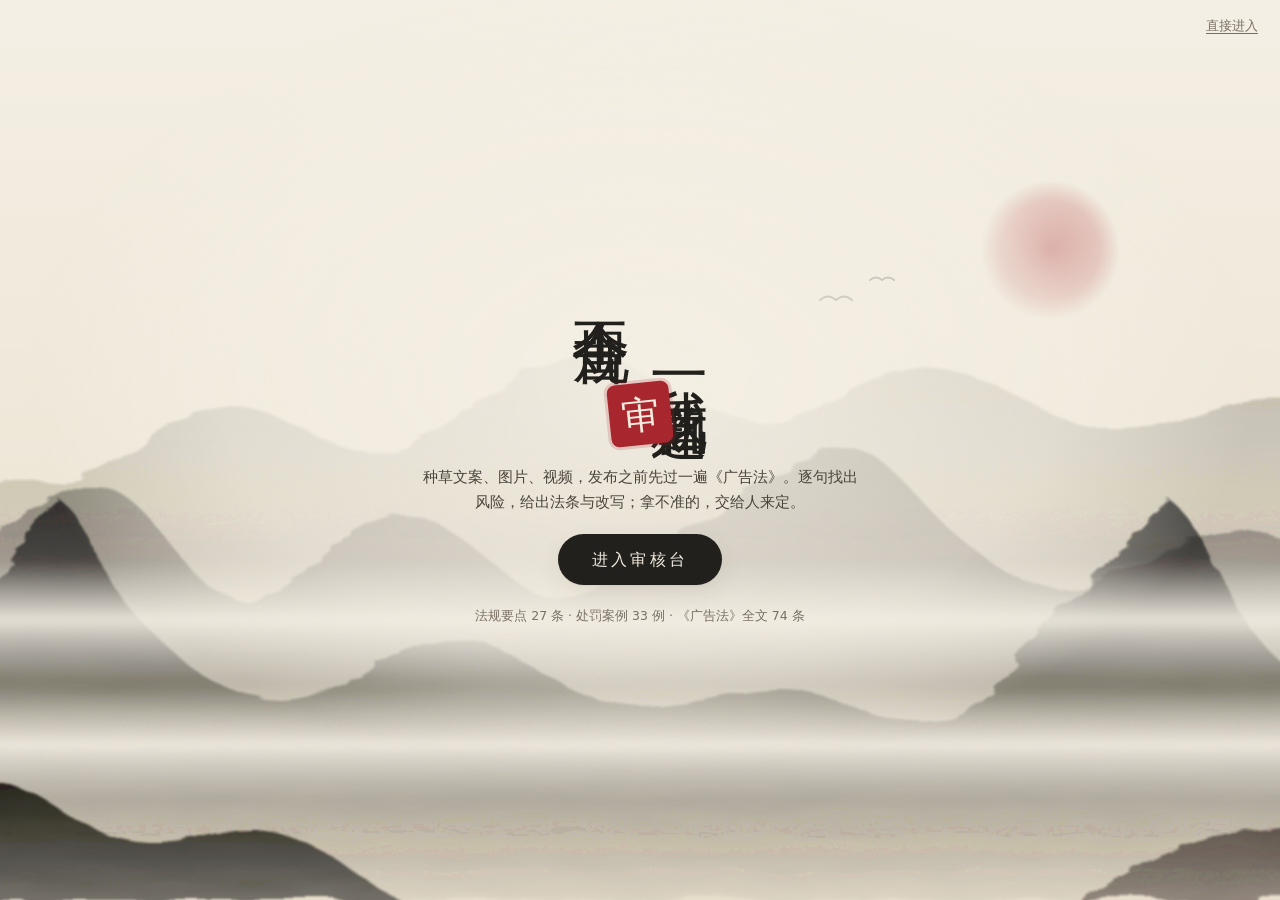
==== commit 898814e6: "Load web fonts without blocking first paint Google Fonts can be slow or unreachable in mainland Chin" ====
--- a/public/index.html
+++ b/public/index.html
@@ -8,7 +8,7 @@
 <meta name="theme-color" content="#F2ECDF">
 <link rel="icon" href="data:image/svg+xml,%3Csvg xmlns='http://www.w3.org/2000/svg' viewBox='0 0 32 32'%3E%3Crect x='2' y='2' width='28' height='28' rx='6' fill='%23A8262D'/%3E%3Ctext x='16' y='23' font-size='18' text-anchor='middle' fill='%23F2ECDF' font-family='serif' font-weight='900'%3E%E5%AE%A1%3C/text%3E%3C/svg%3E">
 <link rel="preconnect" href="https://fonts.googleapis.com">
-<link rel="stylesheet" href="https://fonts.googleapis.com/css2?family=Ma+Shan+Zheng&family=Noto+Serif+SC:wght@500;700;900&family=Noto+Sans+SC:wght@400;500;700&family=JetBrains+Mono:wght@400;600&display=swap">
+<link rel="stylesheet" href="https://fonts.googleapis.com/css2?family=Ma+Shan+Zheng&family=Noto+Serif+SC:wght@500;700;900&family=Noto+Sans+SC:wght@400;500;700&family=JetBrains+Mono:wght@400;600&display=swap" media="print" onload="this.media=\'all\'">
 <link rel="stylesheet" href="app.css">
 </head>
 <body>
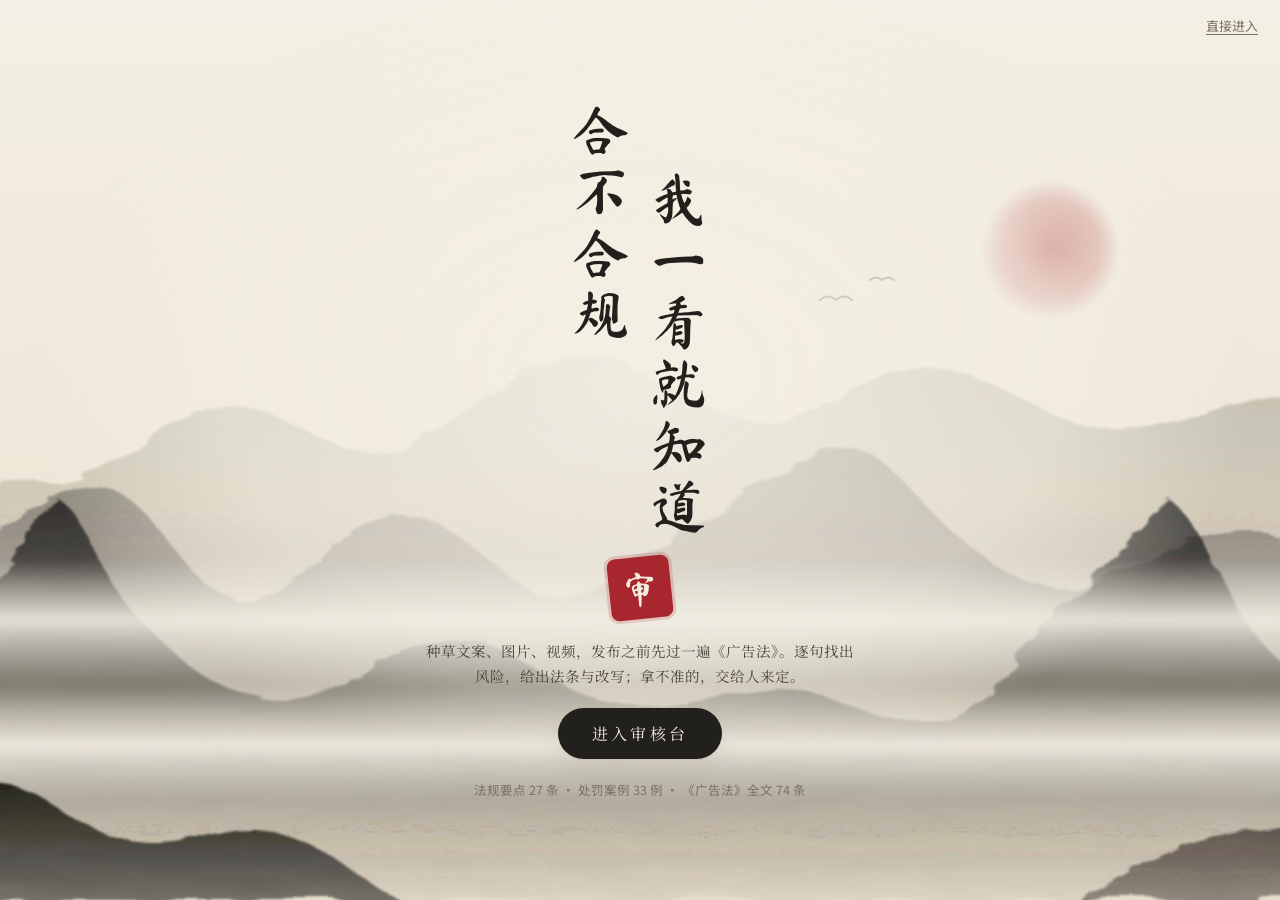
==== commit 9d4b6ea8: "Fix font onload attribute quoting Co-Authored-By: Claude Opus 5.5 <noreply@anthropic.com>" ====
--- a/public/index.html
+++ b/public/index.html
@@ -8,7 +8,7 @@
 <meta name="theme-color" content="#F2ECDF">
 <link rel="icon" href="data:image/svg+xml,%3Csvg xmlns='http://www.w3.org/2000/svg' viewBox='0 0 32 32'%3E%3Crect x='2' y='2' width='28' height='28' rx='6' fill='%23A8262D'/%3E%3Ctext x='16' y='23' font-size='18' text-anchor='middle' fill='%23F2ECDF' font-family='serif' font-weight='900'%3E%E5%AE%A1%3C/text%3E%3C/svg%3E">
 <link rel="preconnect" href="https://fonts.googleapis.com">
-<link rel="stylesheet" href="https://fonts.googleapis.com/css2?family=Ma+Shan+Zheng&family=Noto+Serif+SC:wght@500;700;900&family=Noto+Sans+SC:wght@400;500;700&family=JetBrains+Mono:wght@400;600&display=swap" media="print" onload="this.media=\'all\'">
+<link rel="stylesheet" href="https://fonts.googleapis.com/css2?family=Ma+Shan+Zheng&family=Noto+Serif+SC:wght@500;700;900&family=Noto+Sans+SC:wght@400;500;700&family=JetBrains+Mono:wght@400;600&display=swap" media="print" onload="this.media='all'">
 <link rel="stylesheet" href="app.css">
 </head>
 <body>
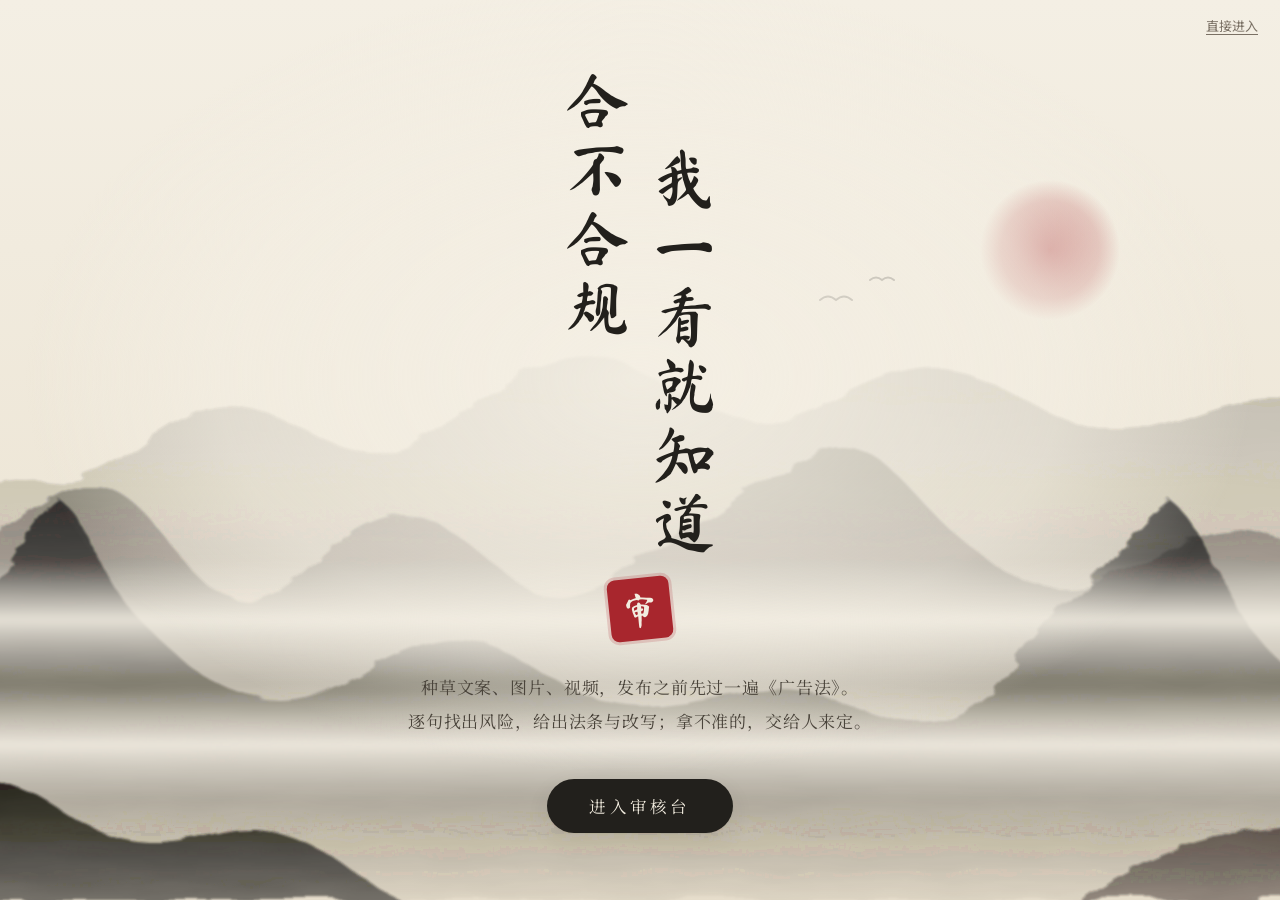
==== commit 72676c41: "Drop knowledge-base counts from entry screen and retune its layout Co-Authored-By: Claude Opus 5.5 <" ====
--- a/public/index.html
+++ b/public/index.html
@@ -42,9 +42,8 @@
   <div class="center">
     <h1 class="title" aria-label="合不合规，我一看就知道"><span class="col">合不合规</span><span class="col">我一看就知道</span></h1>
     <span class="bigseal" aria-hidden="true">审</span>
-    <p class="sub">种草文案、图片、视频，发布之前先过一遍《广告法》。逐句找出风险，给出法条与改写；拿不准的，交给人来定。</p>
+    <p class="sub"><span>种草文案、图片、视频，发布之前先过一遍《广告法》。</span><span>逐句找出风险，给出法条与改写；拿不准的，交给人来定。</span></p>
     <button class="enter" id="enter">进入审核台</button>
-    <p class="hint">法规要点 27 条 · 处罚案例 33 例 · 《广告法》全文 74 条</p>
   </div>
 </section>
 <div class="wash" id="wash" aria-hidden="true"></div>
@@ -83,7 +82,7 @@
       <button class="tab" role="tab" data-view="qa" aria-selected="false">法务问答</button>
       <span class="stroke" id="stroke" aria-hidden="true"></span>
     </nav>
-    <div class="links"><a href="about.html">项目说明</a><a class="hide-sm" href="https://github.com/shishujie-stone/ad-compliance-review" target="_blank" rel="noopener">GitHub</a></div>
+    <div class="links"><a class="hide-sm" href="https://github.com/shishujie-stone/ad-compliance-review" target="_blank" rel="noopener">GitHub</a></div>
   </div></header>
 
   <main class="wrap">
@@ -97,7 +96,7 @@
             <span class="lab" id="lbl-mode">素材类型</span>
             <div class="seg" role="group" aria-labelledby="lbl-mode" id="f-mode"><button type="button" data-v="text" aria-pressed="true">文案</button><button type="button" data-v="image" aria-pressed="false">图片</button><button type="button" data-v="video" aria-pressed="false">视频</button></div>
             <span class="lab" id="lbl-ind">行业</span>
-            <div class="seg" role="group" aria-labelledby="lbl-ind" id="f-ind"><button type="button" data-v="美妆" aria-pressed="true">美妆</button><button type="button" data-v="食品" aria-pressed="false">食品</button><button type="button" data-v="汽车" aria-pressed="false">汽车</button></div>
+            <div class="seg" role="group" aria-labelledby="lbl-ind" id="f-ind"><button type="button" data-v="美妆" aria-pressed="true">美妆</button><button type="button" data-v="食品" aria-pressed="false">食品</button><span class="soon" title="目前支持美妆、食品两个行业">更多行业 · 敬请期待</span></div>
             <div class="field" id="fld-img" hidden><label class="lab" for="f-img">图片</label>
               <label class="drop" id="drop-img" for="f-img"><img id="f-prev" alt="已选择的图片" hidden><span id="f-imgtxt" class="muted">点击选择或拖入一张图片（JPG / PNG / WebP），AI 会读取图中文字和画面里的宣称元素</span></label>
               <input type="file" id="f-img" accept="image/jpeg,image/png,image/webp" hidden></div>
@@ -111,11 +110,11 @@
               <textarea id="f-text" rows="6" maxlength="2000" placeholder="粘贴要发布的标题和正文，例如：这款精华真的绝了！全网最好用，7天祛痘印……"></textarea>
               <div class="counter"><span id="f-count">0</span> / 2000 字</div></div>
             <div class="acts"><button type="submit" class="btn primary" id="f-submit">开始审核</button><button type="button" class="btn" id="f-sample">填入示例</button><button type="button" class="btn ghost" id="f-clear">清空</button></div>
-            <p class="notice" id="ai-note" style="margin-top:14px">由通义千问依《广告法》审读：法规要点 27 条、合规判定补充规则 8 段、处罚案例 33 例。结果为风险提示，不构成法律意见。</p>
+            <p class="notice" id="ai-note" style="margin-top:14px">由通义千问依《广告法》及相关法规审读，并参照公开处罚案例。结果为风险提示，不构成法律意见。</p>
           </form>
         </div>
         <div>
-          <div class="card pad" id="r-panel"><div class="empty"><span class="mark">审</span>呈上素材后，审核结论会落在这里：是否违规、违规片段、法条依据、修改建议和相似处罚案例。<br>AI 拿不准的，会自动转给人工复核。<br><br><button class="btn" data-go="queue">先看看示例素材的审核结果</button></div></div>
+          <div class="card pad" id="r-panel"><div class="empty"><span class="mark">审</span>呈上素材后，审核结论会落在这里：是否违规、违规片段、法条依据、修改建议和相似处罚案例。<br>AI 拿不准的，会自动转给人工复核。</div></div>
           <div class="head" style="margin-top:22px"><h3>我最近呈上的</h3><button class="btn ghost" data-go="records">全部记录</button></div>
           <div class="recent" id="recent"></div>
         </div>
@@ -125,8 +124,8 @@
     <section class="view" id="v-queue" aria-label="人工复核">
       <div class="head"><h2>人工复核</h2><p>AI 拿不准或容易出错的素材会自动来到这里，由你做最终决定：<b>通过</b>即可以发布，<b>不通过</b>即需要修改。</p></div>
       <div class="filters">
-        <select id="q-ind" aria-label="行业"><option value="">全部行业</option><option>美妆</option><option>食品</option><option>汽车</option></select>
-        <select id="q-src" aria-label="来源"><option value="">全部来源</option><option value="mine">我呈上的</option><option value="sample">示例素材</option></select>
+        <select id="q-ind" aria-label="行业"><option value="">全部行业</option><option>美妆</option><option>食品</option></select>
+        <select hidden id="q-src" aria-label="来源"><option value="">全部来源</option><option value="mine">我呈上的</option></select>
         <input type="search" id="q-q" placeholder="搜索文案或违规片段" aria-label="搜索待复核素材">
       </div>
       <div class="md">
@@ -146,7 +145,7 @@
       <div class="filters">
         <select id="r-st" aria-label="状态"><option value="">全部状态</option><option value="wait">待人工复核</option><option value="done">已人工复核</option><option value="auto">AI 自动处理</option></select>
         <select id="r-ai" aria-label="AI 结论"><option value="">全部 AI 结论</option><option value="1">AI 判违规</option><option value="0">AI 判合规</option></select>
-        <select id="r-src" aria-label="来源"><option value="">全部来源</option><option value="mine">我呈上的</option><option value="sample">示例素材</option></select>
+        <select hidden id="r-src" aria-label="来源"><option value="">全部来源</option><option value="mine">我呈上的</option></select>
         <input type="search" id="r-q" placeholder="搜索文案、违规片段、复核意见" aria-label="搜索审核记录">
         <span class="muted" id="r-count" style="font-size:13px"></span>
       </div>
--- a/public/app.css
+++ b/public/app.css
@@ -40,15 +40,16 @@
 .gate::before{content:"";position:absolute;inset:0;z-index:1;pointer-events:none;background:radial-gradient(ellipse 60% 55% at 50% 42%,rgba(244,239,228,.92),rgba(244,239,228,.55) 55%,rgba(244,239,228,0) 80%)}
 .gate .center{position:relative;z-index:2;display:grid;justify-items:center;gap:clamp(10px,2.2vh,20px);text-align:center;padding:24px}
 .title{display:flex;gap:18px;align-items:flex-start;margin:0;font-weight:400}
-.title .col{writing-mode:vertical-rl;font-family:var(--brush);font-size:clamp(34px,min(7vw,6.4vh),66px);line-height:1.05;letter-spacing:.06em;opacity:0;transform:translateY(-12px);animation:fall .9s ease-out forwards}
+.title .col{writing-mode:vertical-rl;font-family:var(--brush);font-size:clamp(36px,min(7.4vw,7.2vh),74px);line-height:1.05;letter-spacing:.06em;opacity:0;transform:translateY(-12px);animation:fall .9s ease-out forwards}
 .title .col:nth-child(2){animation-delay:.35s;margin-top:1.2em}
 @keyframes fall{to{opacity:1;transform:none}}
 .bigseal{width:62px;height:62px;border-radius:8px;background:var(--cinnabar);color:var(--paper);font-family:var(--brush);font-size:38px;display:grid;place-items:center;transform:rotate(-6deg) scale(1.6);opacity:0;animation:stamp .5s cubic-bezier(.2,1.6,.4,1) 1.1s forwards;box-shadow:0 0 0 3px rgba(168,38,45,.18)}
 @keyframes stamp{to{opacity:1;transform:rotate(-6deg) scale(1)}}
-.gate .sub{color:var(--ink2);font-family:var(--serif);max-width:30em;opacity:0;animation:fall .8s ease-out 1.4s forwards}
-.enter{opacity:0;animation:fall .8s ease-out 1.7s forwards;border:0;background:var(--ink);color:var(--paper);padding:12px 34px;border-radius:999px;font-size:16px;font-family:var(--serif);letter-spacing:.2em;box-shadow:var(--shadow)}
+.gate .sub{color:var(--ink2);font-family:var(--serif);display:grid;gap:2px;font-size:clamp(14.5px,2vh,17px);line-height:1.9;letter-spacing:.05em;margin-top:clamp(4px,1.2vh,12px);opacity:0;animation:fall .8s ease-out 1.4s forwards}
+.gate .sub span{white-space:nowrap}
+@media (max-width:600px){.gate .sub span{white-space:normal}}
+.enter{margin-top:clamp(8px,2.4vh,24px);opacity:0;animation:fall .8s ease-out 1.7s forwards;border:0;background:var(--ink);color:var(--paper);padding:13px 42px;border-radius:999px;font-size:16.5px;font-family:var(--serif);letter-spacing:.2em;box-shadow:var(--shadow)}
 .enter:hover{background:#000}
-.gate .hint{font-size:12.5px;color:var(--mute);opacity:0;animation:fall .8s ease-out 2s forwards}
 .gate .skip{position:absolute;z-index:2;right:max(16px,env(safe-area-inset-right,0px));top:calc(14px + env(safe-area-inset-top,0px));border:0;background:none;color:var(--mute);font-size:13px;text-decoration:underline;text-underline-offset:3px}
 .wash{position:fixed;inset:0;z-index:40;pointer-events:none;background:var(--ink);clip-path:circle(0 at var(--x,50%) var(--y,60%))}
 .wash.go{animation:wash 1.1s cubic-bezier(.7,0,.3,1) forwards}
@@ -88,6 +89,7 @@
 .lab{font-size:13px;color:var(--mute);margin:0 0 6px;display:block}
 .seg{display:flex;gap:6px;flex-wrap:wrap;margin-bottom:16px}
 .seg button{border:1px solid var(--line);background:var(--card);border-radius:999px;padding:5px 15px}
+.seg .soon{align-self:center;border:1px dashed var(--line);border-radius:999px;padding:5px 13px;font-size:13px;color:var(--muted);cursor:default;user-select:none}
 .seg button[aria-pressed="true"]{background:var(--ink);color:var(--paper);border-color:var(--ink)}
 textarea,select,input[type=search]{border:1px solid var(--line);background:var(--well);border-radius:10px;padding:8px 12px}
 textarea{width:100%;resize:vertical;border-radius:12px;padding:12px 14px}
